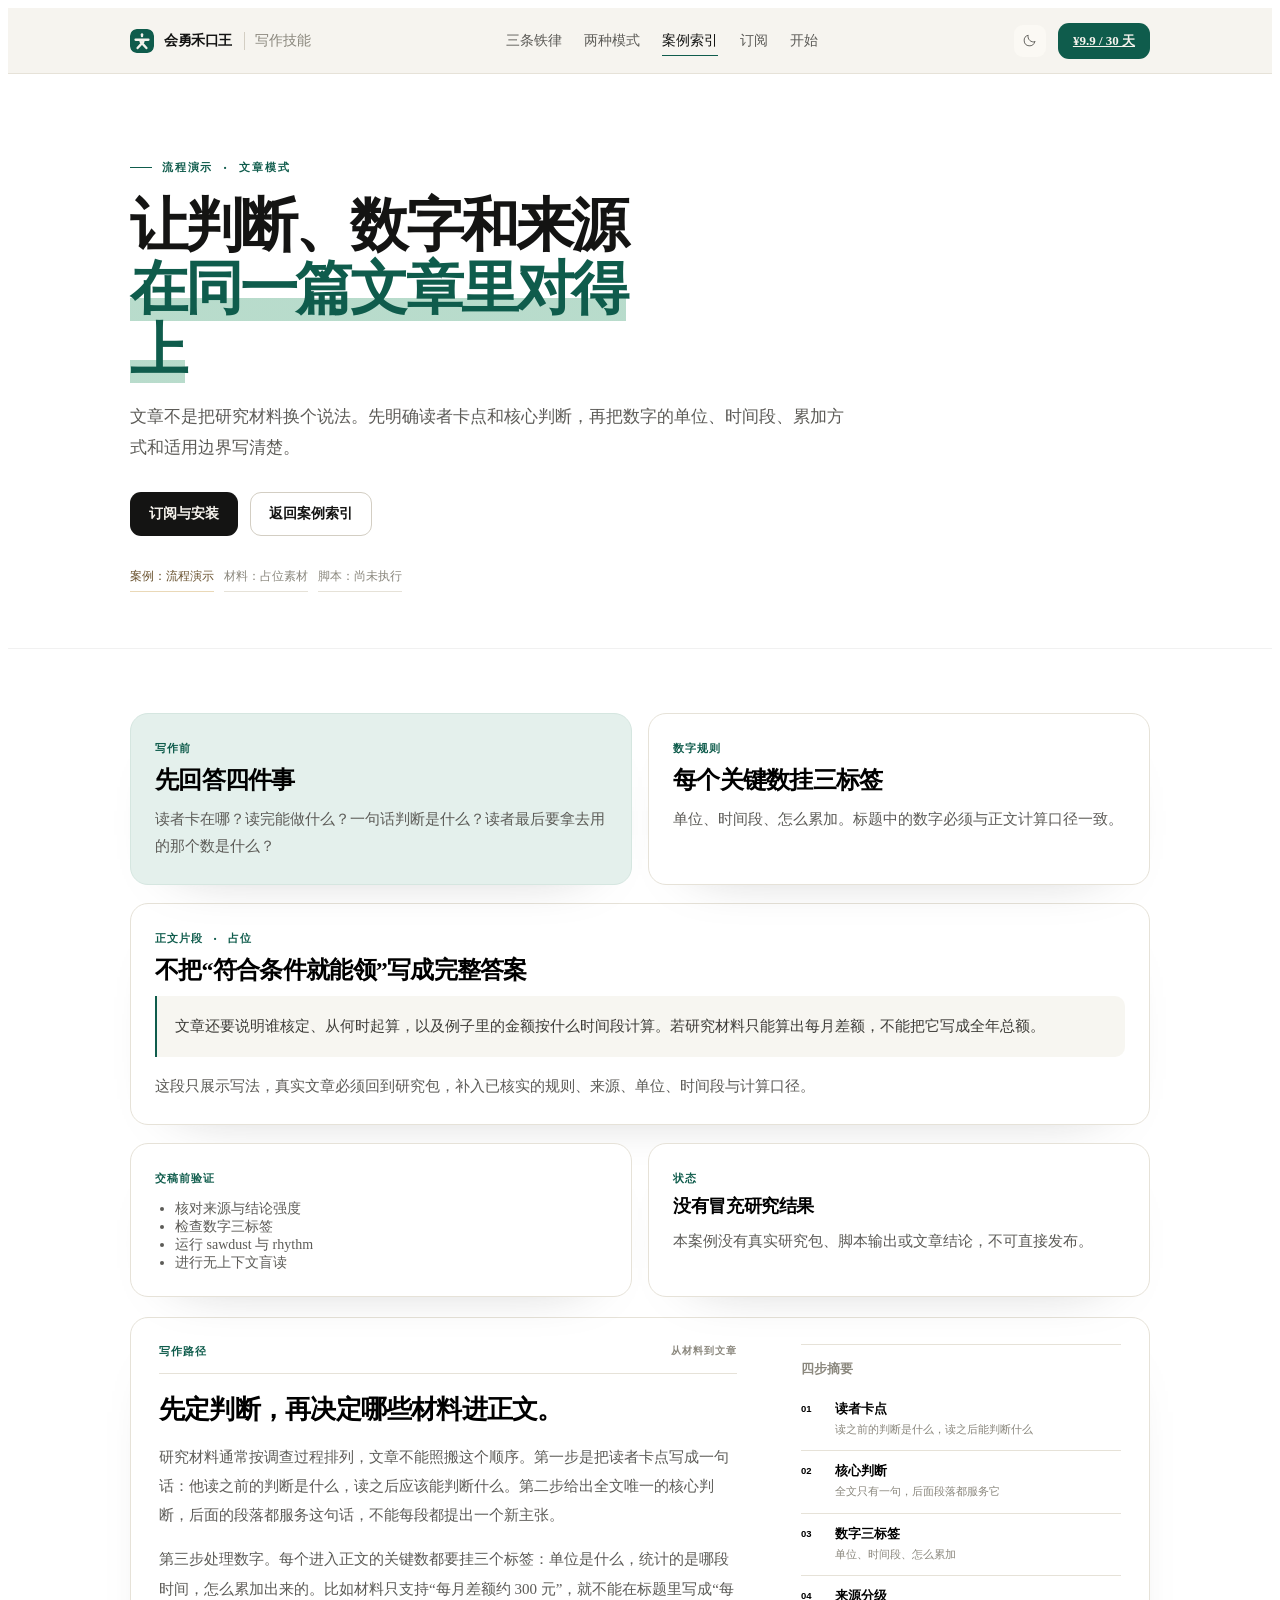
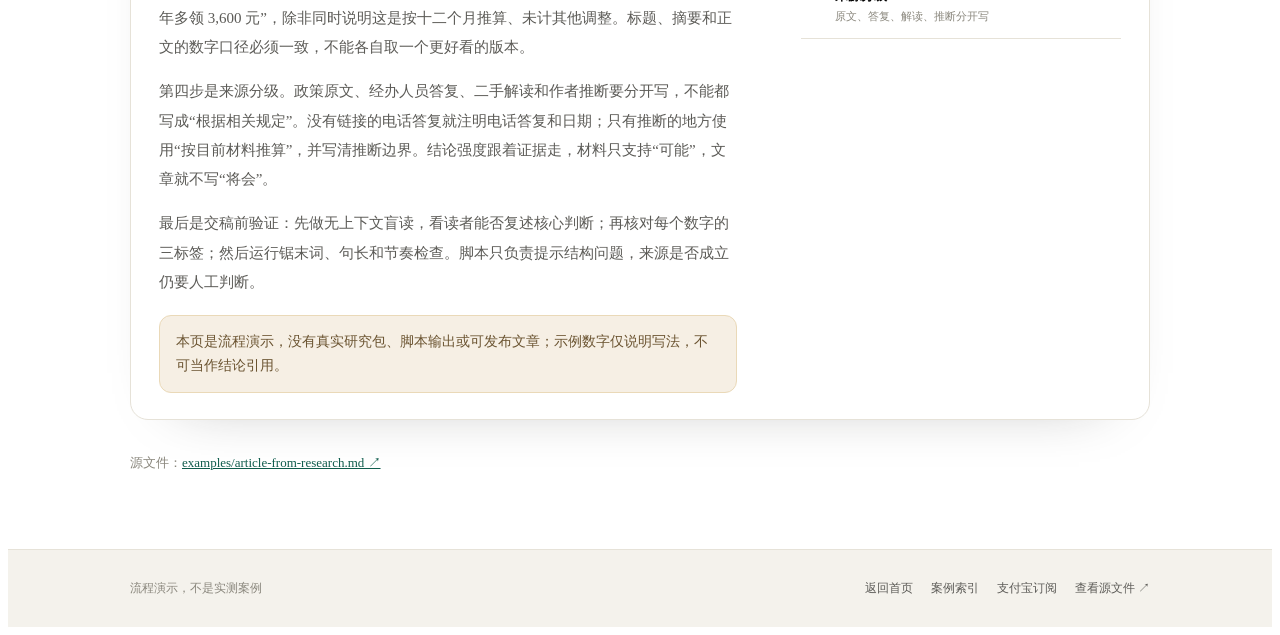
==== docs/cases/article-from-research.html @ afac51cc "feat(docs): 产品页更新为最新版本，含案例页与亮暗主题" ====
<!doctype html><html lang="zh-CN"><head><meta charset="utf-8"><meta name="viewport" content="width=device-width,initial-scale=1">
<script>(function(){try{var s=localStorage.getItem('hkw-theme');var d=s?s==='dark':matchMedia('(prefers-color-scheme: dark)').matches;document.documentElement.dataset.theme=d?'dark':'light';}catch(e){document.documentElement.dataset.theme='light';}})();</script><title>从研究材料写文章 · writer-skill 案例</title><link rel="icon" href="../icon.svg?v=3" type="image/svg+xml"><link rel="stylesheet" href="../tokens.css?v=7"><link rel="stylesheet" href="style.css?v=8"><link rel="stylesheet" href="case-upgrade.css?v=9"></head><body><header class="top"><div class="wrap top-inner"><a class="brand" href="../index.html"><img class="brand-icon" src="../icon.svg?v=3" width="24" height="24" alt=""><span>会勇禾口王</span><span class="brand-sub">写作技能</span></a><nav class="nav" aria-label="主导航"><a href="../index.html#laws">三条铁律</a><a href="../index.html#modes">两种模式</a><a class="is-current" href="../index.html#more-cases">案例索引</a><a href="../index.html#plans">订阅</a><a href="../index.html#install">开始</a></nav><div class="top-actions"><button class="theme-toggle" type="button" aria-label="切换亮色 / 暗色" title="切换亮色 / 暗色"><svg class="i-moon" viewBox="0 0 24 24" aria-hidden="true"><path d="M20.4 14.1A8.6 8.6 0 0 1 9.9 3.6 8.6 8.6 0 1 0 20.4 14.1Z"/></svg><svg class="i-sun" viewBox="0 0 24 24" aria-hidden="true"><circle cx="12" cy="12" r="4.1"/><path d="M12 2.4v2.2M12 19.4v2.2M4.9 4.9l1.6 1.6M17.5 17.5l1.6 1.6M2.4 12h2.2M19.4 12h2.2M4.9 19.1l1.6-1.6M17.5 6.5l1.6-1.6"/></svg></button><a class="top-cta" href="../index.html#plans">¥9.9 / 30 天</a></div></div></header><section class="hero"><div class="wrap"><span class="label">流程演示 · 文章模式</span><h1>让判断、数字和来源<br><span>在同一篇文章里对得上</span></h1><p>文章不是把研究材料换个说法。先明确读者卡点和核心判断，再把数字的单位、时间段、累加方式和适用边界写清楚。</p><div class="hero-links"><a class="button primary" href="../index.html#install">订阅与安装</a><a class="button" href="../index.html#more-cases">返回案例索引</a></div><div class="statusbar"><span class="demo">案例：流程演示</span><span>材料：占位素材</span><span>脚本：尚未执行</span></div></div></section><main class="content"><div class="wrap"><div class="grid"><article class="card soft"><span class="tag">写作前</span><h2>先回答四件事</h2><p>读者卡在哪？读完能做什么？一句话判断是什么？读者最后要拿去用的那个数是什么？</p></article><article class="card"><span class="tag">数字规则</span><h2>每个关键数挂三标签</h2><p>单位、时间段、怎么累加。标题中的数字必须与正文计算口径一致。</p></article></div><div class="card" style="margin-top:18px"><span class="tag">正文片段 · 占位</span><h2>不把“符合条件就能领”写成完整答案</h2><blockquote class="quote">文章还要说明谁核定、从何时起算，以及例子里的金额按什么时间段计算。若研究材料只能算出每月差额，不能把它写成全年总额。</blockquote><p style="margin-top:16px">这段只展示写法，真实文章必须回到研究包，补入已核实的规则、来源、单位、时间段与计算口径。</p></div><div class="grid" style="margin-top:18px"><article class="card"><span class="tag">交稿前验证</span><ul><li>核对来源与结论强度</li><li>检查数字三标签</li><li>运行 sawdust 与 rhythm</li><li>进行无上下文盲读</li></ul></article><article class="card"><span class="tag">状态</span><h3>没有冒充研究结果</h3><p>本案例没有真实研究包、脚本输出或文章结论，不可直接发布。</p></article></div><section class="card proof-card proof-card--split">
<div class="proof-main">
<div class="section-heading"><span class="tag">写作路径</span><span class="section-index">从材料到文章</span></div>
<h2>先定判断，再决定哪些材料进正文。</h2>
<p>研究材料通常按调查过程排列，文章不能照搬这个顺序。第一步是把读者卡点写成一句话：他读之前的判断是什么，读之后应该能判断什么。第二步给出全文唯一的核心判断，后面的段落都服务这句话，不能每段都提出一个新主张。</p><p>第三步处理数字。每个进入正文的关键数都要挂三个标签：单位是什么，统计的是哪段时间，怎么累加出来的。比如材料只支持“每月差额约 300 元”，就不能在标题里写成“每年多领 3,600 元”，除非同时说明这是按十二个月推算、未计其他调整。标题、摘要和正文的数字口径必须一致，不能各自取一个更好看的版本。</p><p>第四步是来源分级。政策原文、经办人员答复、二手解读和作者推断要分开写，不能都写成“根据相关规定”。没有链接的电话答复就注明电话答复和日期；只有推断的地方使用“按目前材料推算”，并写清推断边界。结论强度跟着证据走，材料只支持“可能”，文章就不写“将会”。</p><p>最后是交稿前验证：先做无上下文盲读，看读者能否复述核心判断；再核对每个数字的三标签；然后运行锯末词、句长和节奏检查。脚本只负责提示结构问题，来源是否成立仍要人工判断。</p>
<div class="notice" style="margin-top:18px">本页是流程演示，没有真实研究包、脚本输出或可发布文章；示例数字仅说明写法，不可当作结论引用。</div>
</div>
<aside class="proof-aside" aria-label="写作路径四步">
<span class="aside-k">四步摘要</span>
<ol>
<li><b>01</b><span>读者卡点</span><em>读之前的判断是什么，读之后能判断什么</em></li>
<li><b>02</b><span>核心判断</span><em>全文只有一句，后面段落都服务它</em></li>
<li><b>03</b><span>数字三标签</span><em>单位、时间段、怎么累加</em></li>
<li><b>04</b><span>来源分级</span><em>原文、答复、解读、推断分开写</em></li>
</ol>
</aside>
</section>
<p class="source">源文件：<a href="https://github.com/huiyonghkw/hekouwang-writer-skill/blob/main/examples/article-from-research.md">examples/article-from-research.md ↗</a></p></div></main><footer class="footer"><div class="wrap"><span>流程演示，不是实测案例</span><div class="footer-links"><a href="../index.html">返回首页</a><a href="../index.html#more-cases">案例索引</a><a href="../index.html#buy">支付宝订阅</a><a href="https://github.com/huiyonghkw/hekouwang-writer-skill/blob/main/examples/article-from-research.md">查看源文件 ↗</a></div></div></footer><script>(function(){var b=document.querySelectorAll('.theme-toggle');if(!b.length)return;var sync=function(){var d=document.documentElement.dataset.theme==='dark';b.forEach(function(x){x.setAttribute('aria-label',d?'切换到亮色模式':'切换到暗色模式');x.setAttribute('title',d?'切换到亮色模式':'切换到暗色模式');});};b.forEach(function(x){x.addEventListener('click',function(){var n=document.documentElement.dataset.theme==='dark'?'light':'dark';document.documentElement.dataset.theme=n;try{localStorage.setItem('hkw-theme',n)}catch(e){}sync();});});sync();})();</script></body></html>
---- docs/tokens.css ----
/* Atelier 纸面 · 共享 token（首页与案例页共用） */
/* 页面文案改动后重跑 docs/fonts/subset.sh；否则新字会回退到苹方。 */
@font-face{
  font-family:'HKW Sans SC';
  src:url('fonts/hkw-sans-sc-subset.woff2?v=8') format('woff2-variations'),
      url('fonts/hkw-sans-sc-subset.woff2?v=8') format('woff2');
  font-weight:100 900;
  font-style:normal;
  font-display:swap;
}
@font-face{
  font-family:'Plex Mono';
  src:url('fonts/ibm-plex-mono-400.woff2?v=1') format('woff2');
  font-weight:400;
  font-style:normal;
  font-display:swap;
}
@font-face{
  font-family:'Plex Mono';
  src:url('fonts/ibm-plex-mono-600.woff2?v=1') format('woff2');
  font-weight:600;
  font-style:normal;
  font-display:swap;
}
@font-face{
  font-family:'Plex Mono';
  src:url('fonts/ibm-plex-mono-700.woff2?v=1') format('woff2');
  font-weight:700;
  font-style:normal;
  font-display:swap;
}
:root{
  --ink:#141413;
  --muted:#5c5b57;
  --faint:#8a877d;
  --paper:#f4f2ec;
  --surface:#ffffff;
  --line:#e6e2d8;
  --line-strong:#d3cec3;
  --accent:#0f5c4c;
  --accent-soft:#e4f0ec;
  --warn-bg:#f6efe4;
  --warn-ink:#6a5330;
  --radius:18px;
  --shadow:0 20px 48px -34px rgba(20,20,19,.28);
  --font: 'HKW Sans SC',-apple-system,BlinkMacSystemFont,'PingFang SC','Hiragino Sans GB','Microsoft YaHei',sans-serif;
  --mono: 'Plex Mono',ui-monospace,SFMono-Regular,Menlo,monospace;
  --num: -apple-system,BlinkMacSystemFont,'SF Pro Display','Segoe UI','PingFang SC',sans-serif;
  color-scheme:light;
}
/* ============ 系统暗色模式 ============ */

:root[data-theme="dark"]{
    --ink:#ece9e1;
    --muted:#a8a49a;
    --faint:#827e74;
    --paper:#111513;
    --surface:#191f1c;
    --line:#2a312d;
    --line-strong:#3b443f;
    --accent:#6fbfa4;
    --accent-soft:rgba(111,191,164,.13);
    --warn-bg:rgba(216,176,106,.12);
    --warn-ink:#d8b06a;
    --shadow:0 24px 60px -40px rgba(0,0,0,.75);
    color-scheme:dark;
  }

*{box-sizing:border-box}
html{scroll-behavior:smooth}
:root[data-theme="dark"] body{
  margin:0;
  background-color:var(--paper);
  background-image:radial-gradient(rgba(20,20,19,.038) 1px,transparent 1px);
  background-size:24px 24px;
  background-position:-1px -1px;
  color:var(--ink);
  font-family:var(--font);
  line-height:1.7;
  overflow-x:hidden;
}
/* 纸纹：只保留极淡一层；柔光只留左上一点 */
:root[data-theme="dark"] body::before{
  content:"";
  position:fixed;
  inset:0;
  pointer-events:none;
  z-index:0;
  background:radial-gradient(60% 42% at 8% -6%,rgba(15,92,76,.07),transparent 58%);
}
:root[data-theme="dark"] body::after{
  content:"";
  position:fixed;
  inset:0;
  pointer-events:none;
  z-index:0;
  opacity:.022;
  background-image:url("data:image/svg+xml,%3Csvg viewBox='0 0 220 220' xmlns='http://www.w3.org/2000/svg'%3E%3Cfilter id='n'%3E%3CfeTurbulence type='fractalNoise' baseFrequency='0.9' numOctaves='2' stitchTiles='stitch'/%3E%3C/filter%3E%3Crect width='100%25' height='100%25' filter='url(%23n)'/%3E%3C/svg%3E");
}
:root[data-theme="dark"] body>*{position:relative;z-index:1}
a:focus-visible,button:focus-visible{
  outline:2px solid var(--accent);
  outline-offset:3px;
  border-radius:6px;
}
@media(prefers-reduced-motion:reduce){
  html{scroll-behavior:auto}
}
---- docs/cases/style.css ----
/* 案例页组件层；色板/字体/纸纹见 ../tokens.css */
.wrap{max-width:920px;margin:auto;padding:0 24px}
.top{height:60px;background:rgba(255,255,255,.72);border-bottom:1px solid rgba(20,20,19,.06);backdrop-filter:blur(16px) saturate(1.2)}
.top .wrap{height:100%;display:flex;align-items:center;justify-content:space-between}
.brand{display:inline-flex;align-items:center;gap:10px;color:var(--ink);text-decoration:none;font-weight:700;letter-spacing:-.03em;font-size:14px}
.brand-icon{width:22px;height:22px;border-radius:6px;flex:none;display:block}
.nav{display:flex;gap:18px;font-size:13px}
.nav a,.back{color:var(--muted);text-decoration:none}
.nav a:hover,.back:hover{color:var(--ink)}
.hero{padding:80px 0 60px;text-align:left;border-bottom:1px solid rgba(20,20,19,.06);background:transparent}
.label,.tag{font:700 11px var(--mono);letter-spacing:.1em;text-transform:uppercase;color:var(--accent)}
.label{display:inline-flex;align-items:center;gap:10px;border:0;background:transparent;border-radius:0;padding:0}
.label::before{content:"";width:16px;height:1px;background:var(--accent)}
.hero h1{margin:20px 0 0;max-width:18ch;font-size:clamp(38px,5.2vw,56px);line-height:1.08;letter-spacing:-.045em;font-weight:800;color:var(--ink)}
.hero h1 span{background:none;-webkit-background-clip:unset;background-clip:unset;color:var(--accent);font-style:normal;font-weight:inherit}
.hero p{max-width:640px;margin:18px 0 0;color:var(--muted);font-size:16px;line-height:1.85}
.hero-links{margin-top:28px;display:flex;gap:12px;justify-content:flex-start;flex-wrap:wrap}
.button{display:inline-flex;align-items:center;padding:11px 18px;border-radius:var(--radius);text-decoration:none;font-size:14px;font-weight:600;border:1px solid var(--line-strong);background:#fff;color:var(--ink);transition:border-color .2s ease,background .2s ease}
.button:hover{border-color:var(--ink)}
.button.primary{color:#f7f4ee;border-color:transparent;background:var(--ink)}
.button.primary:hover{background:#242320}
.content{padding:56px 0}
.grid{display:grid;grid-template-columns:1fr 1fr;gap:16px}
.card{background:var(--surface);border:1px solid var(--line);border-radius:var(--radius);padding:24px;box-shadow:0 18px 44px -40px rgba(20,20,19,.32)}
.soft{background:var(--accent-soft);border-color:#d5e6e0}
.card h2,.card h3{margin:9px 0 10px;line-height:1.3;letter-spacing:-.02em}
.card h2{font-size:24px;font-weight:750}
.card h3{font-size:18px;font-weight:700}
.card p{margin:0;color:var(--muted);font-size:15px;line-height:1.8}
.card ul{margin:14px 0 0;padding-left:20px;color:var(--muted);font-size:14px}
.section-title{font-size:30px;line-height:1.25;letter-spacing:-.04em;margin:0 0 24px}
.quote{margin:0;border-left:2px solid var(--accent);background:rgba(244,242,236,.7);padding:16px 18px;color:#3d3c38;font-size:15px;line-height:1.9;border-radius:0 10px 10px 0}
.table{width:100%;border-collapse:collapse;font-size:14px}
.table-wrap{max-width:100%;overflow-x:auto;overscroll-behavior-x:contain}
.table-wrap::-webkit-scrollbar{height:6px}
.table-wrap::-webkit-scrollbar-thumb{background:rgba(20,20,19,.16);border-radius:3px}
.table-wrap::-webkit-scrollbar-track{background:transparent}
.table th,.table td{text-align:left;padding:10px 9px;border-bottom:1px solid var(--line);vertical-align:top;white-space:nowrap}
.table th:first-child,.table td:first-child{padding-left:12px}
.table th:last-child,.table td:last-child{padding-right:12px}
.table--wrap th,.table--wrap td{white-space:normal;min-width:180px}
.table th{font-weight:700;color:var(--muted);background:rgba(244,242,236,.7)}
.notice{padding:14px 16px;border-radius:var(--radius);background:var(--warn-bg);border:1px solid #ead9b8;color:var(--warn-ink);font-size:14px;line-height:1.7}
.status{display:inline-flex;padding:5px 10px;border-radius:var(--radius);background:var(--accent-soft);color:var(--accent);font:700 11px var(--mono)}
.statusbar{display:flex;flex-wrap:wrap;gap:10px;margin-top:26px}
.statusbar span{display:inline-flex;align-items:center;gap:6px;padding:6px 0;border:0;border-radius:0;background:transparent;font-size:12px;color:var(--faint);border-bottom:1px solid var(--line)}
.statusbar .demo{background:transparent;color:var(--warn-ink);border-bottom-color:#ead9b8}
.footer{border-top:1px solid var(--line);padding:28px 0;color:var(--faint);font-size:13px}
.footer .wrap{display:flex;justify-content:space-between;gap:12px}
.footer a{color:var(--muted);text-decoration:none}
.footer a:hover{color:var(--ink)}
.source{font-size:13px;color:var(--faint);margin-top:34px}
.source a{color:var(--accent)}
/* proof-* / outline / lesson 细节由 case-upgrade.css 接管 */
.proof-card{scroll-margin-top:24px}
.evidence-caption{overflow-wrap:anywhere}
@media(max-width:700px){
  .check-row{grid-template-columns:1fr;gap:6px}
  .table--wrap th,.table--wrap td{min-width:0}
  .wrap{padding:0 18px}
  .nav{display:none}
  .hero{padding:56px 0 42px}
  .hero h1{font-size:36px;max-width:none}
  .hero p{font-size:15px}
  .grid{grid-template-columns:1fr}
  .content{padding:42px 0}
  .footer .wrap{flex-direction:column}
}
---- docs/cases/case-upgrade.css ----
/* 案例页升级层：与首页 atelier 纸面 token 对齐 */

.case-jump{display:flex;flex-wrap:wrap;justify-content:flex-start;gap:10px;margin-top:24px}
.nowrap{white-space:nowrap}
.case-jump a{display:inline-flex;align-items:center;gap:7px;padding:7px 0;border:0;border-bottom:1px solid var(--line-strong);border-radius:0;background:transparent;color:var(--muted);text-decoration:none;font-size:12px}
.case-jump a b{font:700 10px var(--mono);color:var(--accent)}
.case-jump a:hover{color:var(--ink);border-bottom-color:var(--ink)}

.section-heading{display:flex;justify-content:space-between;align-items:center;flex-wrap:wrap;gap:4px 14px;padding-bottom:14px;margin-bottom:18px;border-bottom:1px solid var(--line)}
.section-index{font:700 10px var(--mono);letter-spacing:.1em;color:var(--faint);text-transform:uppercase}

/* 外层 section.card：统一留白，不再被 padding:8px 0 冲掉 */
.card.proof-card{padding:26px 28px;margin-top:20px}
.card.proof-card:first-child{margin-top:0}
.proof-card h2{font-size:26px;line-height:1.35;letter-spacing:-.03em;margin:0 0 16px;font-weight:750}
.proof-card>p{max-width:680px;margin:12px 0 0;line-height:1.9}

/* 并排 / 三格：整块面板 + 内部分割线（不要「卡片套卡片」） */
.proof-grid{
  display:grid;
  grid-template-columns:1fr 1fr;
  gap:0;
  margin-top:18px;
  border:1px solid var(--line);
  border-radius:var(--radius);
  overflow:hidden;
  background:var(--surface);
}
.proof-side{
  padding:18px 20px;
  min-width:0;
  border:0;
  border-radius:0;
  background:transparent;
}
.proof-side+.proof-side{border-left:1px solid var(--line)}
.proof-after{background:var(--accent-soft)}
.proof-label{display:flex;justify-content:space-between;gap:10px;align-items:baseline;margin-bottom:12px;font-size:13px;font-weight:700;color:var(--ink)}
.proof-label small{font-size:10px;font-weight:400;color:var(--faint)}

/* 引用条：竖线贴齐内容区，不顶破面板 */
.proof-side .quote{
  margin:0;
  border-left:2px solid var(--accent);
  border-radius:0;
  padding:12px 14px;
  font-size:14px;
  line-height:1.9;
  background:rgba(244,242,236,.65);
}
.proof-after .quote{background:rgba(255,252,247,.7);border-left-color:var(--accent)}

.proof-reason{
  display:grid;
  grid-template-columns:repeat(3,1fr);
  gap:0;
  margin-top:16px;
  border:1px solid var(--line);
  border-radius:var(--radius);
  overflow:hidden;
  background:var(--surface);
}
.proof-reason>div{
  padding:16px 18px;
  border:0;
  border-radius:0;
  background:transparent;
}
.proof-reason>div+div{border-left:1px solid var(--line)}
.proof-reason b{font-size:12px;color:var(--accent)}
.proof-reason p{margin:6px 0 0;font-size:12px;line-height:1.85;color:var(--muted)}

.evidence-caption{font-size:12px;line-height:1.8;color:var(--faint);margin-top:16px}

.outline-list{
  list-style:none;
  counter-reset:outline;
  padding:0;
  margin:20px 0 0;
  display:grid;
  grid-template-columns:1fr 1fr;
  gap:0;
  border:1px solid var(--line);
  border-radius:var(--radius);
  overflow:hidden;
  background:var(--surface);
}
.outline-list li{
  counter-increment:outline;
  position:relative;
  padding:14px 16px 14px 44px;
  border:0;
  border-bottom:1px solid var(--line);
  border-radius:0;
  background:transparent;
}
.outline-list li::before{
  content:counter(outline,decimal-leading-zero);
  position:absolute;
  left:16px;top:17px;
  font:700 10px/1.6 var(--num);
  color:var(--faint);
  letter-spacing:.02em;
  font-variant-numeric:tabular-nums;
}
.outline-list li:nth-child(odd){border-right:1px solid var(--line)}
.outline-list li:nth-child(1),
.outline-list li:nth-child(2){background:var(--accent-soft)}
.outline-list li:nth-child(1)::before,
.outline-list li:nth-child(2)::before{color:var(--accent)}
.outline-list li:nth-last-child(-n+2){border-bottom:0}
.outline-list li:last-child:nth-child(odd){grid-column:1/-1;border-right:0}
.outline-list span{font-size:13px;font-weight:600;line-height:1.6}
.outline-list small{font-size:11px;line-height:1.7;color:var(--muted);margin-left:6px}

.evidence-pair{align-items:stretch;border:0;background:none;overflow:visible;gap:0}
.evidence-pair>article{display:flex;flex-direction:column}

.quote-formula{
  margin:16px 0;
  padding:14px 16px;
  font:700 13px/2 var(--mono);
  background:rgba(244,242,236,.65);
  border-left:2px solid var(--accent);
  border-radius:0;
  color:#3d3c38;
}
.quote-formula br+span,.quote-formula span{color:var(--accent);font-weight:700}
.quote-formula span{display:block;margin-top:8px;padding-top:8px;border-top:1px dashed #c9ddd6}

.source-stamp{
  display:inline-flex;
  flex-direction:column;
  gap:2px;
  margin:16px 0 0;
  padding:9px 12px;
  border:1px solid #d5e6e0;
  border-radius:var(--radius);
  background:var(--accent-soft);
  color:var(--accent);
  font-size:12px;
  font-weight:600;
}
.source-stamp small{font:700 9px var(--mono);letter-spacing:.08em;color:var(--faint)}

.mini{margin-top:16px;border:1px solid var(--line);border-radius:var(--radius);background:rgba(255,252,247,.92);overflow:hidden}
.mini-head{display:flex;align-items:center;justify-content:space-between;gap:10px;padding:9px 14px;border-bottom:1px solid var(--line);background:rgba(244,242,236,.72);font:700 11px/1 var(--mono);letter-spacing:.08em;text-transform:uppercase;color:var(--faint)}
.mini table{width:100%;border-collapse:collapse;font-size:12.5px}
.mini th,.mini td{padding:8px 10px;text-align:left;border-bottom:1px solid var(--line);font-variant-numeric:tabular-nums;white-space:nowrap}
.mini th{font:700 10px/1 var(--mono);letter-spacing:.08em;text-transform:uppercase;color:var(--faint);background:rgba(255,252,247,.6)}
.mini tr:last-child td{border-bottom:0}

.check-list{margin-top:20px;border-top:1px solid var(--line)}
.check-row{
  display:grid;
  grid-template-columns:180px minmax(0,1fr);
  gap:20px;
  padding:14px 0;
  border-bottom:1px solid var(--line);
  align-items:baseline;
}
.check-row b{font:700 11px var(--mono);color:var(--accent)}
.check-row span{font-size:12px;line-height:1.85;color:var(--muted)}
.proof-notice{margin-top:20px}

.lesson-list{display:grid;grid-template-columns:1fr 1fr;gap:0;margin-top:18px;border:1px solid var(--line);border-radius:var(--radius);overflow:hidden;background:var(--surface)}
.lesson-list article{padding:16px 18px;border:0;border-radius:0;background:transparent;box-shadow:none}
.lesson-list article:nth-child(odd){border-right:1px solid var(--line)}
.lesson-list article:nth-child(n+3){border-top:1px solid var(--line)}
.lesson-list b{font-size:13px;color:var(--ink)}
.lesson-list p{margin:6px 0 0;font-size:12px;line-height:1.9;color:var(--muted)}
.lesson-list code{font-size:11px;background:var(--accent-soft);padding:2px 5px;border-radius:4px;color:var(--accent)}

.proof-after .table th{background:rgba(255,252,247,.55);color:var(--accent)}

@media(max-width:700px){
  .card.proof-card{padding:20px 18px}
  .lesson-list{grid-template-columns:1fr}
  .lesson-list article:nth-child(odd){border-right:0}
  .lesson-list article+article{border-top:1px solid var(--line)}
  .proof-card h2{font-size:22px}
  .proof-grid{grid-template-columns:1fr}
  .proof-side+.proof-side{border-left:0;border-top:1px solid var(--line)}
  .proof-reason{grid-template-columns:1fr}
  .proof-reason>div+div{border-left:0;border-top:1px solid var(--line)}
  .outline-list{grid-template-columns:1fr}
  .outline-list li:nth-child(odd){border-right:0}
  .outline-list li{border-bottom:1px solid var(--line)}
  .outline-list li:last-child{border-bottom:0}
  .check-row{grid-template-columns:1fr;gap:4px}
  .check-row b{font-size:10px}
  .case-jump{justify-content:flex-start}
  .section-heading{padding-bottom:10px;margin-bottom:14px}
}

/* ============ 与首页一致的壳层（2026-11） ============ */
html{scroll-padding-top:84px}
.wrap{max-width:1080px;padding:0 30px}
.top{position:sticky;top:0;z-index:90;height:66px;background:rgba(244,242,236,.82);border-bottom:1px solid var(--line);backdrop-filter:blur(18px) saturate(1.25)}
.top-inner{height:100%;display:flex;align-items:center;justify-content:space-between;gap:24px}
.brand{font-size:14px;font-weight:750;letter-spacing:-.03em;gap:10px;min-width:0}
.brand-icon{width:24px;height:24px;border-radius:7px}
.brand-sub{color:var(--faint);font-weight:550;letter-spacing:0;padding-left:10px;margin-left:2px;border-left:1px solid var(--line-strong);white-space:nowrap}
.nav{display:flex;align-items:center;gap:22px;font-size:13.5px;color:var(--muted)}
.nav a{position:relative;color:var(--muted);white-space:nowrap}
.nav a::after{content:"";position:absolute;left:0;right:0;bottom:-6px;height:1px;background:var(--accent);transform:scaleX(0);transform-origin:left;transition:transform .25s cubic-bezier(.22,1,.36,1)}
.nav a:hover{color:var(--ink)}
.nav a:hover::after,.nav a.is-current::after{transform:scaleX(1)}
.nav a.is-current{color:var(--ink)}

.theme-toggle{display:inline-flex;align-items:center;justify-content:center;width:32px;height:32px;flex:none;padding:0;border:1px solid var(--line-2);border-radius:9px;background:rgba(255,253,248,.55);color:var(--muted);cursor:pointer;transition:border-color .2s,color .2s,background .2s,transform .2s var(--ease)}
.theme-toggle:hover{border-color:var(--ink);color:var(--ink);transform:translateY(-1px)}
.theme-toggle svg{width:15px;height:15px;fill:none;stroke:currentColor;stroke-width:1.5;stroke-linecap:round;stroke-linejoin:round}
.theme-toggle .i-sun{display:none}
.theme-toggle .i-moon{display:block}
.theme-toggle--mobile{display:none}
:root[data-theme="dark"] .theme-toggle{background:rgba(255,253,248,.04)}
:root[data-theme="dark"] .theme-toggle .i-sun{display:block}
:root[data-theme="dark"] .theme-toggle .i-moon{display:none}
@media(max-width:960px){.theme-toggle--mobile{display:inline-flex}}
.top-actions{display:flex;align-items:center;gap:12px;flex:none}
.top-cta{display:inline-flex;align-items:center;justify-content:center;padding:9px 15px;border-radius:11px;background:var(--accent);color:#f7f4ee;font-size:13px;font-weight:650;white-space:nowrap;box-shadow:0 14px 30px -20px rgba(15,92,76,.8);transition:background .2s,transform .2s}
.top-cta:hover{background:#0b4a3d;transform:translateY(-1px)}
.hero{padding:80px 0 56px}
.hero h1{font-size:clamp(38px,5vw,58px);line-height:1.08;letter-spacing:-.05em;font-weight:800}
.hero h1 span{color:var(--accent);background-image:linear-gradient(transparent 64%,rgba(157,206,184,.72) 64%);box-decoration-break:clone;-webkit-box-decoration-break:clone}
.hero p{font-size:17px;line-height:1.85;max-width:42em}
.hero-links .button,.button{border-radius:11px;padding:12px 18px;font-size:13.5px;font-weight:650}
.button{background:var(--surface);border-color:var(--line-strong)}
.button.primary{background:var(--ink);color:#f7f4ee;border-color:transparent}
.button.primary:hover{background:#242320}
.label{letter-spacing:.16em}
.label::before{width:22px}
.content{padding:64px 0}
.card{border-radius:18px;box-shadow:0 24px 60px -50px rgba(20,20,19,.4)}
.card h2{letter-spacing:-.03em}
.notice{border-radius:12px}
.footer{padding:30px 0;background:var(--paper);border-top:1px solid var(--line);font-size:12px;color:var(--faint)}
.footer .wrap{display:flex;flex-wrap:wrap;justify-content:space-between;gap:14px}
.footer-links{display:flex;flex-wrap:wrap;gap:18px}
.footer a{color:var(--muted)}
.footer a:hover{color:var(--ink)}
.proof-card{scroll-margin-top:84px}
/* 长文案例：正文 + 边栏，避免超长行宽与右侧空档 */
.proof-card--split{display:grid;grid-template-columns:minmax(0,600px) minmax(200px,320px);gap:64px;align-items:start;justify-content:space-between}
.proof-main{min-width:0}
.proof-card--split .proof-main>p{max-width:600px;margin:15px 0 0;line-height:1.95}
.proof-card--split h2{text-wrap:balance}
.proof-aside{position:sticky;top:96px;border-top:1px solid var(--line);padding-top:14px;min-width:0}
.aside-k{font:700 9px/1 var(--mono);letter-spacing:.12em;color:var(--faint)}
.proof-aside ol{list-style:none;margin:12px 0 0;padding:0}
.proof-aside li{display:grid;grid-template-columns:24px minmax(0,1fr);gap:3px 10px;padding:12px 0;border-bottom:1px solid var(--line)}
.proof-aside b{grid-row:1/3;font:700 9.5px/1.6 var(--num);color:var(--green);font-variant-numeric:tabular-nums}
.proof-aside span{font-size:12.5px;font-weight:700;letter-spacing:-.01em}
.proof-aside em{font-style:normal;font-size:11px;line-height:1.6;color:var(--faint)}
@media(max-width:960px){
  .proof-card--split{grid-template-columns:1fr;gap:26px}
  .proof-aside{position:static}
}

@media(max-width:900px){
  .top-inner>.theme-toggle{margin-left:auto}
  .wrap{padding:0 18px}
  .nav{display:none}
  .top-cta{display:inline-flex}
}
@media(max-width:700px){
  .brand-sub{display:none}
  .top-inner{gap:10px}
  .top-cta{padding:8px 11px;font-size:12px}
  .theme-toggle{width:30px;height:30px}
  .hero{padding:54px 0 40px}
  .hero h1{font-size:clamp(34px,9.4vw,46px);max-width:none}
  .hero p{font-size:15.5px}
  .hero-links{flex-direction:column;align-items:stretch}
  .hero-links .button{width:100%;justify-content:center}
  .content{padding:42px 0}
  .footer .wrap{flex-direction:column}
}
/* ============ 系统暗色模式 ============ */

:root[data-theme="dark"] .top{background:rgba(17,21,19,.82)}
:root[data-theme="dark"] .top-cta{background:#2f7d68;box-shadow:0 14px 30px -20px rgba(0,0,0,.8)}
:root[data-theme="dark"] .top-cta:hover{background:#3a9079}
:root[data-theme="dark"] .hero{border-bottom-color:rgba(255,253,248,.06)}
:root[data-theme="dark"] .hero h1 span{background-image:linear-gradient(transparent 64%,rgba(157,206,184,.16) 64%)}
:root[data-theme="dark"] .button{background:var(--surface);color:var(--ink)}
:root[data-theme="dark"] .button.primary{background:#e8e5dd;color:#141413;border-color:transparent}
:root[data-theme="dark"] .button.primary:hover{background:#f7f4ee}
:root[data-theme="dark"] .card{box-shadow:0 24px 60px -50px rgba(0,0,0,.8)}
:root[data-theme="dark"] .soft{border-color:rgba(111,191,164,.24)}
:root[data-theme="dark"] .quote,.proof-side .quote{background:rgba(255,253,248,.04);color:#cfcbc1}
:root[data-theme="dark"] .proof-after .quote{background:rgba(255,253,248,.05)}
:root[data-theme="dark"] .table th{background:rgba(255,253,248,.045)}
:root[data-theme="dark"] .table-wrap::-webkit-scrollbar-thumb{background:rgba(255,253,248,.16)}
:root[data-theme="dark"] .notice{border-color:rgba(216,176,106,.22)}
:root[data-theme="dark"] .statusbar .demo{border-bottom-color:rgba(216,176,106,.3)}
:root[data-theme="dark"] .source-stamp{border-color:rgba(111,191,164,.24)}
:root[data-theme="dark"] .mini{background:rgba(25,31,28,.92)}
:root[data-theme="dark"] .mini-head{background:rgba(255,253,248,.035)}
:root[data-theme="dark"] .mini th{background:rgba(255,253,248,.045)}
:root[data-theme="dark"] .proof-after .table th{background:rgba(255,253,248,.045)}
:root[data-theme="dark"] .footer{background:var(--paper)}
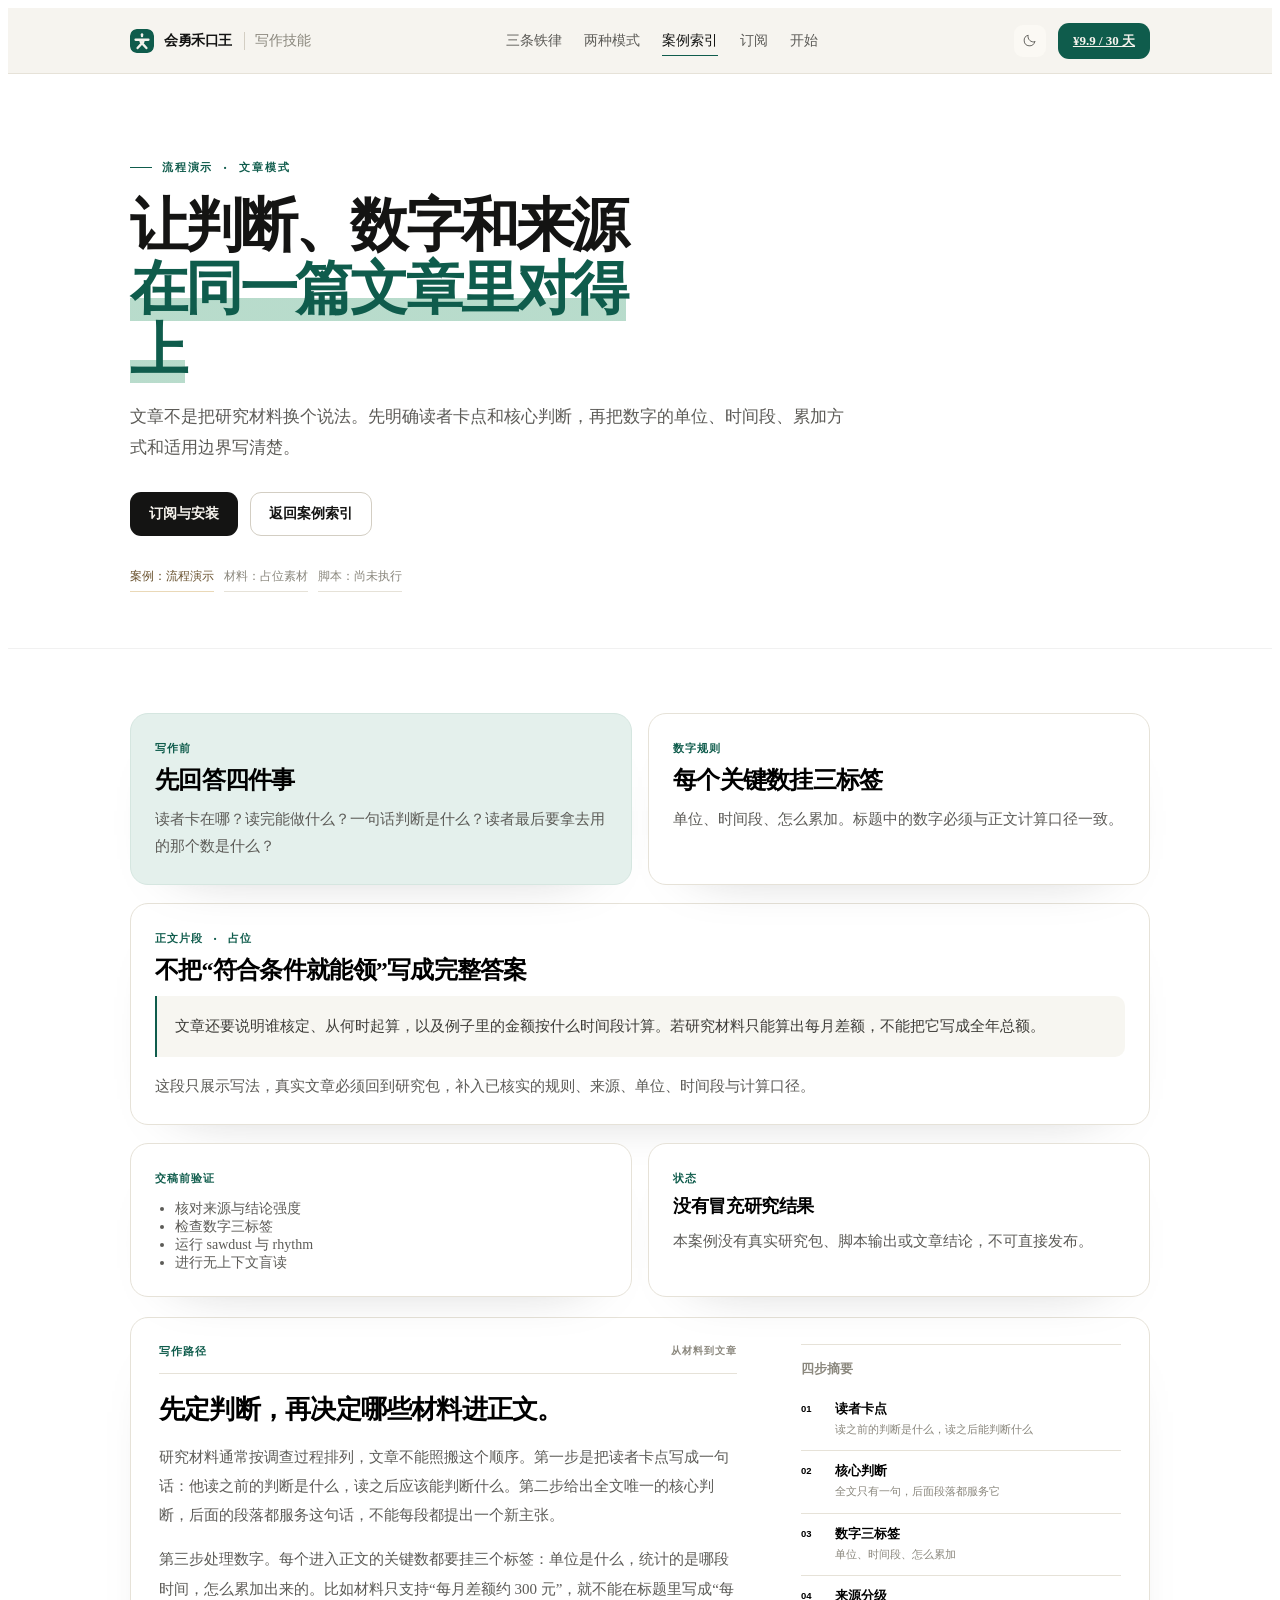
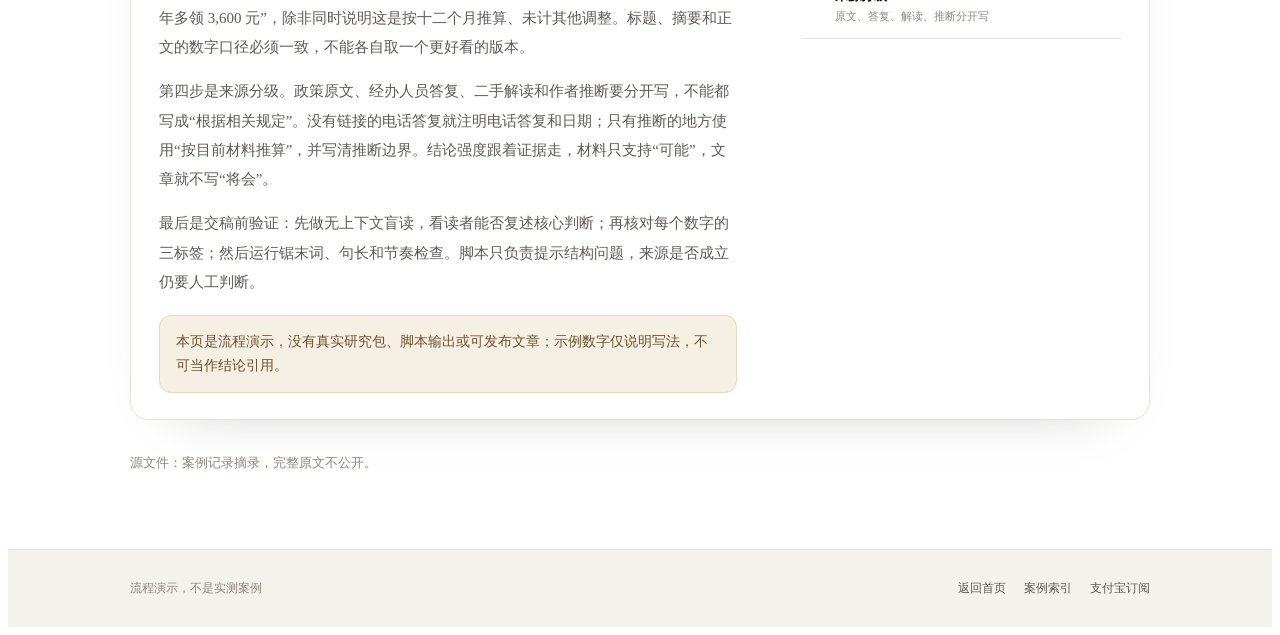
==== commit 1b5d61da: "fix(docs): 移除失效的案例源文件链接与 Changelog 入口" ====
--- a/docs/cases/article-from-research.html
+++ b/docs/cases/article-from-research.html
@@ -16,4 +16,4 @@
 </ol>
 </aside>
 </section>
-<p class="source">源文件：<a href="https://github.com/huiyonghkw/hekouwang-writer-skill/blob/main/examples/article-from-research.md">examples/article-from-research.md ↗</a></p></div></main><footer class="footer"><div class="wrap"><span>流程演示，不是实测案例</span><div class="footer-links"><a href="../index.html">返回首页</a><a href="../index.html#more-cases">案例索引</a><a href="../index.html#buy">支付宝订阅</a><a href="https://github.com/huiyonghkw/hekouwang-writer-skill/blob/main/examples/article-from-research.md">查看源文件 ↗</a></div></div></footer><script>(function(){var b=document.querySelectorAll('.theme-toggle');if(!b.length)return;var sync=function(){var d=document.documentElement.dataset.theme==='dark';b.forEach(function(x){x.setAttribute('aria-label',d?'切换到亮色模式':'切换到暗色模式');x.setAttribute('title',d?'切换到亮色模式':'切换到暗色模式');});};b.forEach(function(x){x.addEventListener('click',function(){var n=document.documentElement.dataset.theme==='dark'?'light':'dark';document.documentElement.dataset.theme=n;try{localStorage.setItem('hkw-theme',n)}catch(e){}sync();});});sync();})();</script></body></html>+<p class="source">源文件：案例记录摘录，完整原文不公开。</p></div></main><footer class="footer"><div class="wrap"><span>流程演示，不是实测案例</span><div class="footer-links"><a href="../index.html">返回首页</a><a href="../index.html#more-cases">案例索引</a><a href="../index.html#buy">支付宝订阅</a></div></div></footer><script>(function(){var b=document.querySelectorAll('.theme-toggle');if(!b.length)return;var sync=function(){var d=document.documentElement.dataset.theme==='dark';b.forEach(function(x){x.setAttribute('aria-label',d?'切换到亮色模式':'切换到暗色模式');x.setAttribute('title',d?'切换到亮色模式':'切换到暗色模式');});};b.forEach(function(x){x.addEventListener('click',function(){var n=document.documentElement.dataset.theme==='dark'?'light':'dark';document.documentElement.dataset.theme=n;try{localStorage.setItem('hkw-theme',n)}catch(e){}sync();});});sync();})();</script></body></html>
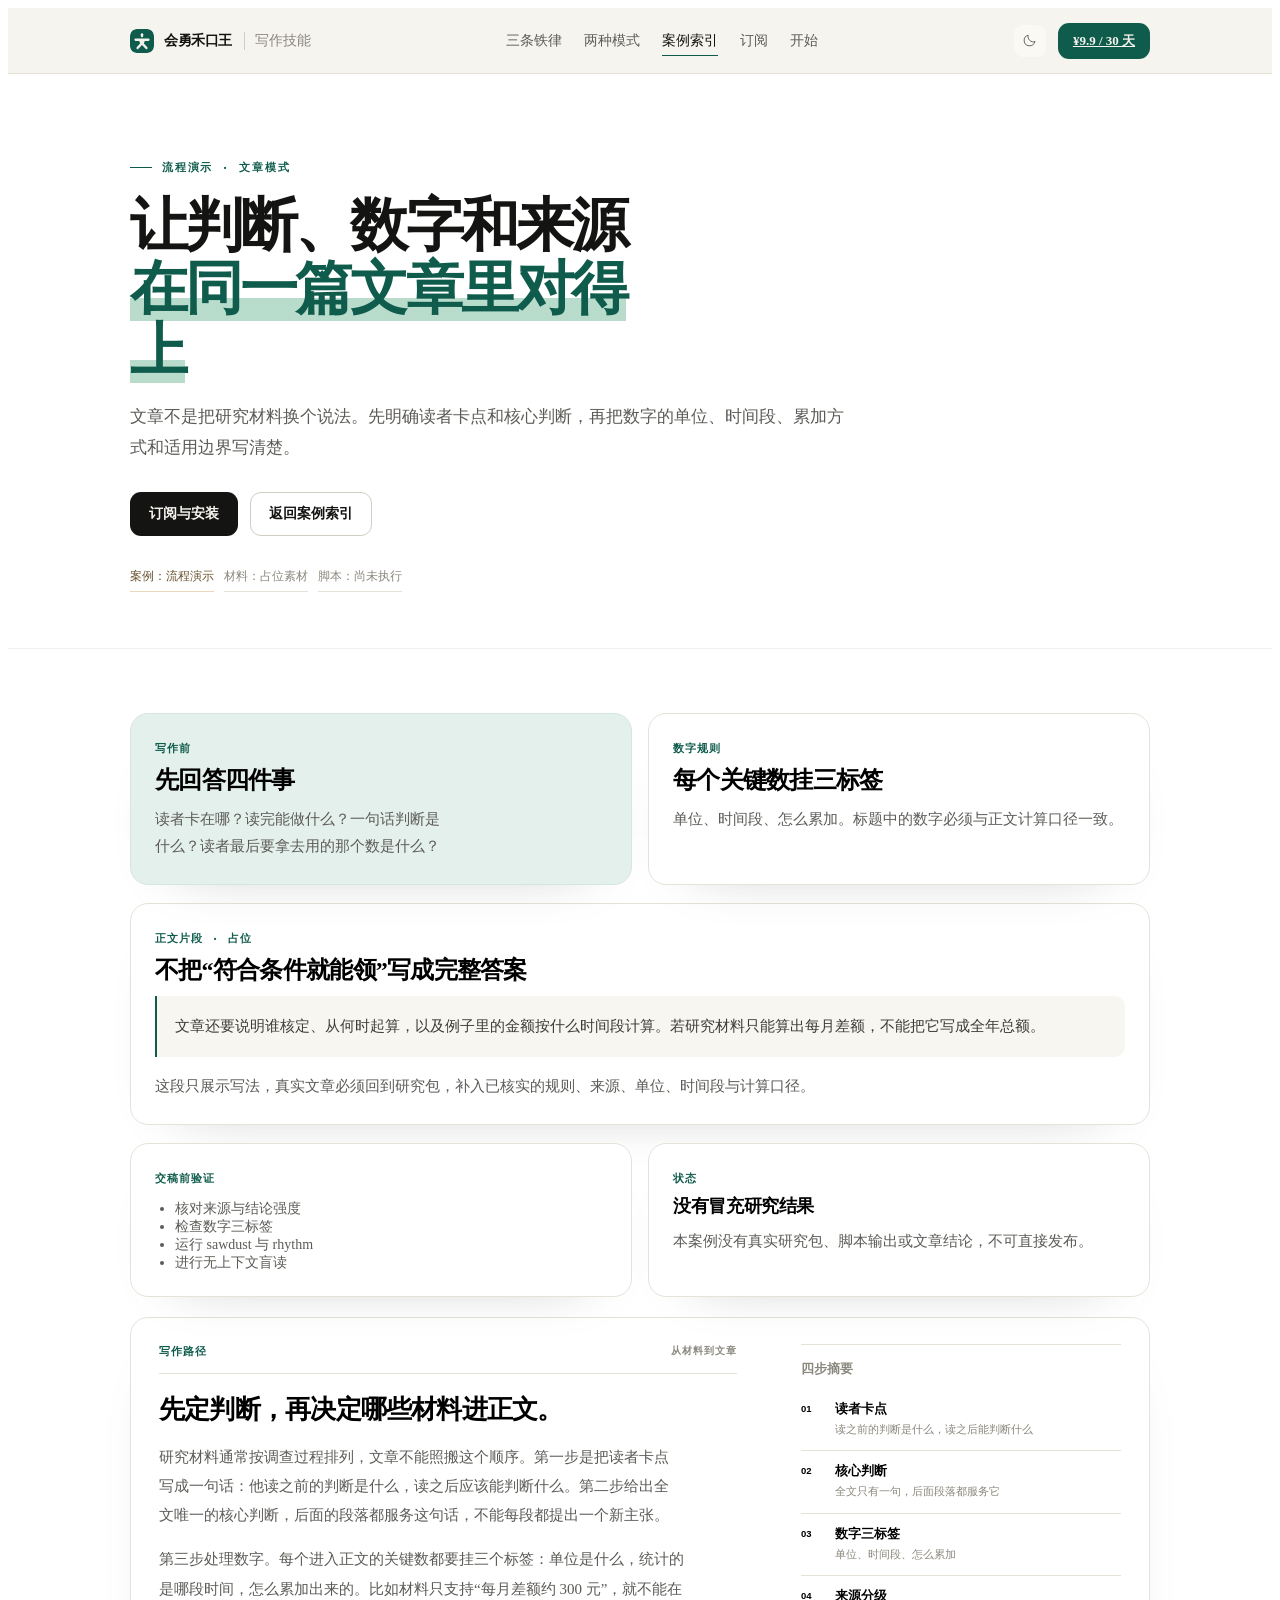
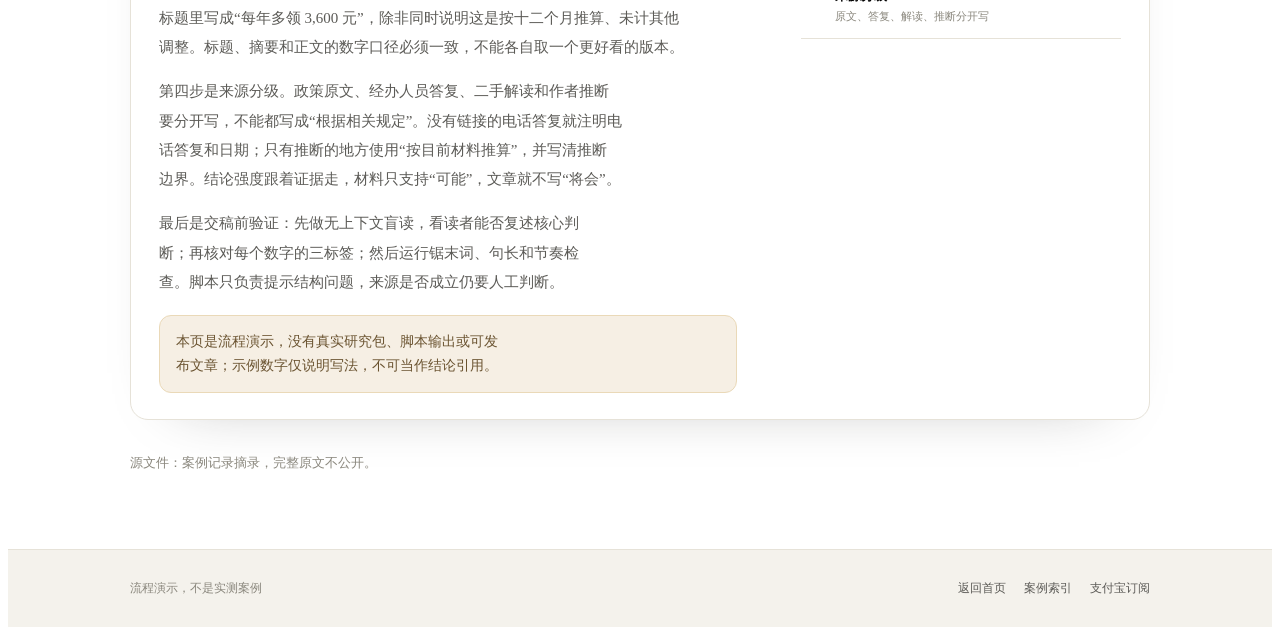
==== commit f2c56f32: "fix(docs): 平衡断行消除段尾孤行，裸表格恢复单行" ====
--- a/docs/cases/article-from-research.html
+++ b/docs/cases/article-from-research.html
@@ -1,5 +1,5 @@
 <!doctype html><html lang="zh-CN"><head><meta charset="utf-8"><meta name="viewport" content="width=device-width,initial-scale=1">
-<script>(function(){try{var s=localStorage.getItem('hkw-theme');var d=s?s==='dark':matchMedia('(prefers-color-scheme: dark)').matches;document.documentElement.dataset.theme=d?'dark':'light';}catch(e){document.documentElement.dataset.theme='light';}})();</script><title>从研究材料写文章 · writer-skill 案例</title><link rel="icon" href="../icon.svg?v=3" type="image/svg+xml"><link rel="stylesheet" href="../tokens.css?v=7"><link rel="stylesheet" href="style.css?v=8"><link rel="stylesheet" href="case-upgrade.css?v=9"></head><body><header class="top"><div class="wrap top-inner"><a class="brand" href="../index.html"><img class="brand-icon" src="../icon.svg?v=3" width="24" height="24" alt=""><span>会勇禾口王</span><span class="brand-sub">写作技能</span></a><nav class="nav" aria-label="主导航"><a href="../index.html#laws">三条铁律</a><a href="../index.html#modes">两种模式</a><a class="is-current" href="../index.html#more-cases">案例索引</a><a href="../index.html#plans">订阅</a><a href="../index.html#install">开始</a></nav><div class="top-actions"><button class="theme-toggle" type="button" aria-label="切换亮色 / 暗色" title="切换亮色 / 暗色"><svg class="i-moon" viewBox="0 0 24 24" aria-hidden="true"><path d="M20.4 14.1A8.6 8.6 0 0 1 9.9 3.6 8.6 8.6 0 1 0 20.4 14.1Z"/></svg><svg class="i-sun" viewBox="0 0 24 24" aria-hidden="true"><circle cx="12" cy="12" r="4.1"/><path d="M12 2.4v2.2M12 19.4v2.2M4.9 4.9l1.6 1.6M17.5 17.5l1.6 1.6M2.4 12h2.2M19.4 12h2.2M4.9 19.1l1.6-1.6M17.5 6.5l1.6-1.6"/></svg></button><a class="top-cta" href="../index.html#plans">¥9.9 / 30 天</a></div></div></header><section class="hero"><div class="wrap"><span class="label">流程演示 · 文章模式</span><h1>让判断、数字和来源<br><span>在同一篇文章里对得上</span></h1><p>文章不是把研究材料换个说法。先明确读者卡点和核心判断，再把数字的单位、时间段、累加方式和适用边界写清楚。</p><div class="hero-links"><a class="button primary" href="../index.html#install">订阅与安装</a><a class="button" href="../index.html#more-cases">返回案例索引</a></div><div class="statusbar"><span class="demo">案例：流程演示</span><span>材料：占位素材</span><span>脚本：尚未执行</span></div></div></section><main class="content"><div class="wrap"><div class="grid"><article class="card soft"><span class="tag">写作前</span><h2>先回答四件事</h2><p>读者卡在哪？读完能做什么？一句话判断是什么？读者最后要拿去用的那个数是什么？</p></article><article class="card"><span class="tag">数字规则</span><h2>每个关键数挂三标签</h2><p>单位、时间段、怎么累加。标题中的数字必须与正文计算口径一致。</p></article></div><div class="card" style="margin-top:18px"><span class="tag">正文片段 · 占位</span><h2>不把“符合条件就能领”写成完整答案</h2><blockquote class="quote">文章还要说明谁核定、从何时起算，以及例子里的金额按什么时间段计算。若研究材料只能算出每月差额，不能把它写成全年总额。</blockquote><p style="margin-top:16px">这段只展示写法，真实文章必须回到研究包，补入已核实的规则、来源、单位、时间段与计算口径。</p></div><div class="grid" style="margin-top:18px"><article class="card"><span class="tag">交稿前验证</span><ul><li>核对来源与结论强度</li><li>检查数字三标签</li><li>运行 sawdust 与 rhythm</li><li>进行无上下文盲读</li></ul></article><article class="card"><span class="tag">状态</span><h3>没有冒充研究结果</h3><p>本案例没有真实研究包、脚本输出或文章结论，不可直接发布。</p></article></div><section class="card proof-card proof-card--split">
+<script>(function(){try{var s=localStorage.getItem('hkw-theme');var d=s?s==='dark':matchMedia('(prefers-color-scheme: dark)').matches;document.documentElement.dataset.theme=d?'dark':'light';}catch(e){document.documentElement.dataset.theme='light';}})();</script><title>从研究材料写文章 · writer-skill 案例</title><link rel="icon" href="../icon.svg?v=3" type="image/svg+xml"><link rel="stylesheet" href="../tokens.css?v=7"><link rel="stylesheet" href="style.css?v=8"><link rel="stylesheet" href="case-upgrade.css?v=10"></head><body><header class="top"><div class="wrap top-inner"><a class="brand" href="../index.html"><img class="brand-icon" src="../icon.svg?v=3" width="24" height="24" alt=""><span>会勇禾口王</span><span class="brand-sub">写作技能</span></a><nav class="nav" aria-label="主导航"><a href="../index.html#laws">三条铁律</a><a href="../index.html#modes">两种模式</a><a class="is-current" href="../index.html#more-cases">案例索引</a><a href="../index.html#plans">订阅</a><a href="../index.html#install">开始</a></nav><div class="top-actions"><button class="theme-toggle" type="button" aria-label="切换亮色 / 暗色" title="切换亮色 / 暗色"><svg class="i-moon" viewBox="0 0 24 24" aria-hidden="true"><path d="M20.4 14.1A8.6 8.6 0 0 1 9.9 3.6 8.6 8.6 0 1 0 20.4 14.1Z"/></svg><svg class="i-sun" viewBox="0 0 24 24" aria-hidden="true"><circle cx="12" cy="12" r="4.1"/><path d="M12 2.4v2.2M12 19.4v2.2M4.9 4.9l1.6 1.6M17.5 17.5l1.6 1.6M2.4 12h2.2M19.4 12h2.2M4.9 19.1l1.6-1.6M17.5 6.5l1.6-1.6"/></svg></button><a class="top-cta" href="../index.html#plans">¥9.9 / 30 天</a></div></div></header><section class="hero"><div class="wrap"><span class="label">流程演示 · 文章模式</span><h1>让判断、数字和来源<br><span>在同一篇文章里对得上</span></h1><p>文章不是把研究材料换个说法。先明确读者卡点和核心判断，再把数字的单位、时间段、累加方式和适用边界写清楚。</p><div class="hero-links"><a class="button primary" href="../index.html#install">订阅与安装</a><a class="button" href="../index.html#more-cases">返回案例索引</a></div><div class="statusbar"><span class="demo">案例：流程演示</span><span>材料：占位素材</span><span>脚本：尚未执行</span></div></div></section><main class="content"><div class="wrap"><div class="grid"><article class="card soft"><span class="tag">写作前</span><h2>先回答四件事</h2><p>读者卡在哪？读完能做什么？一句话判断是什么？读者最后要拿去用的那个数是什么？</p></article><article class="card"><span class="tag">数字规则</span><h2>每个关键数挂三标签</h2><p>单位、时间段、怎么累加。标题中的数字必须与正文计算口径一致。</p></article></div><div class="card" style="margin-top:18px"><span class="tag">正文片段 · 占位</span><h2>不把“符合条件就能领”写成完整答案</h2><blockquote class="quote">文章还要说明谁核定、从何时起算，以及例子里的金额按什么时间段计算。若研究材料只能算出每月差额，不能把它写成全年总额。</blockquote><p style="margin-top:16px">这段只展示写法，真实文章必须回到研究包，补入已核实的规则、来源、单位、时间段与计算口径。</p></div><div class="grid" style="margin-top:18px"><article class="card"><span class="tag">交稿前验证</span><ul><li>核对来源与结论强度</li><li>检查数字三标签</li><li>运行 sawdust 与 rhythm</li><li>进行无上下文盲读</li></ul></article><article class="card"><span class="tag">状态</span><h3>没有冒充研究结果</h3><p>本案例没有真实研究包、脚本输出或文章结论，不可直接发布。</p></article></div><section class="card proof-card proof-card--split">
 <div class="proof-main">
 <div class="section-heading"><span class="tag">写作路径</span><span class="section-index">从材料到文章</span></div>
 <h2>先定判断，再决定哪些材料进正文。</h2>
--- a/docs/cases/case-upgrade.css
+++ b/docs/cases/case-upgrade.css
@@ -300,4 +300,10 @@
 :root[data-theme="dark"] .mini-head{background:rgba(255,253,248,.035)}
 :root[data-theme="dark"] .mini th{background:rgba(255,253,248,.045)}
 :root[data-theme="dark"] .proof-after .table th{background:rgba(255,253,248,.045)}
-:root[data-theme="dark"] .footer{background:var(--paper)}+:root[data-theme="dark"] .footer{background:var(--paper)}
+
+/* 无 class 的裸表格同样单行 */
+.table-wrap>table th,.table-wrap>table td{white-space:nowrap}
+
+/* 窄屏段尾孤行：短段落平衡断行 */
+.card p,.card li,.proof-card>p,.proof-main>p,.proof-reason p,.quote,.notice,.evidence-caption,.check-row span,.mini td,.proof-aside em,.proof-aside span,.statusbar span,.case-jump a{text-wrap:balance}
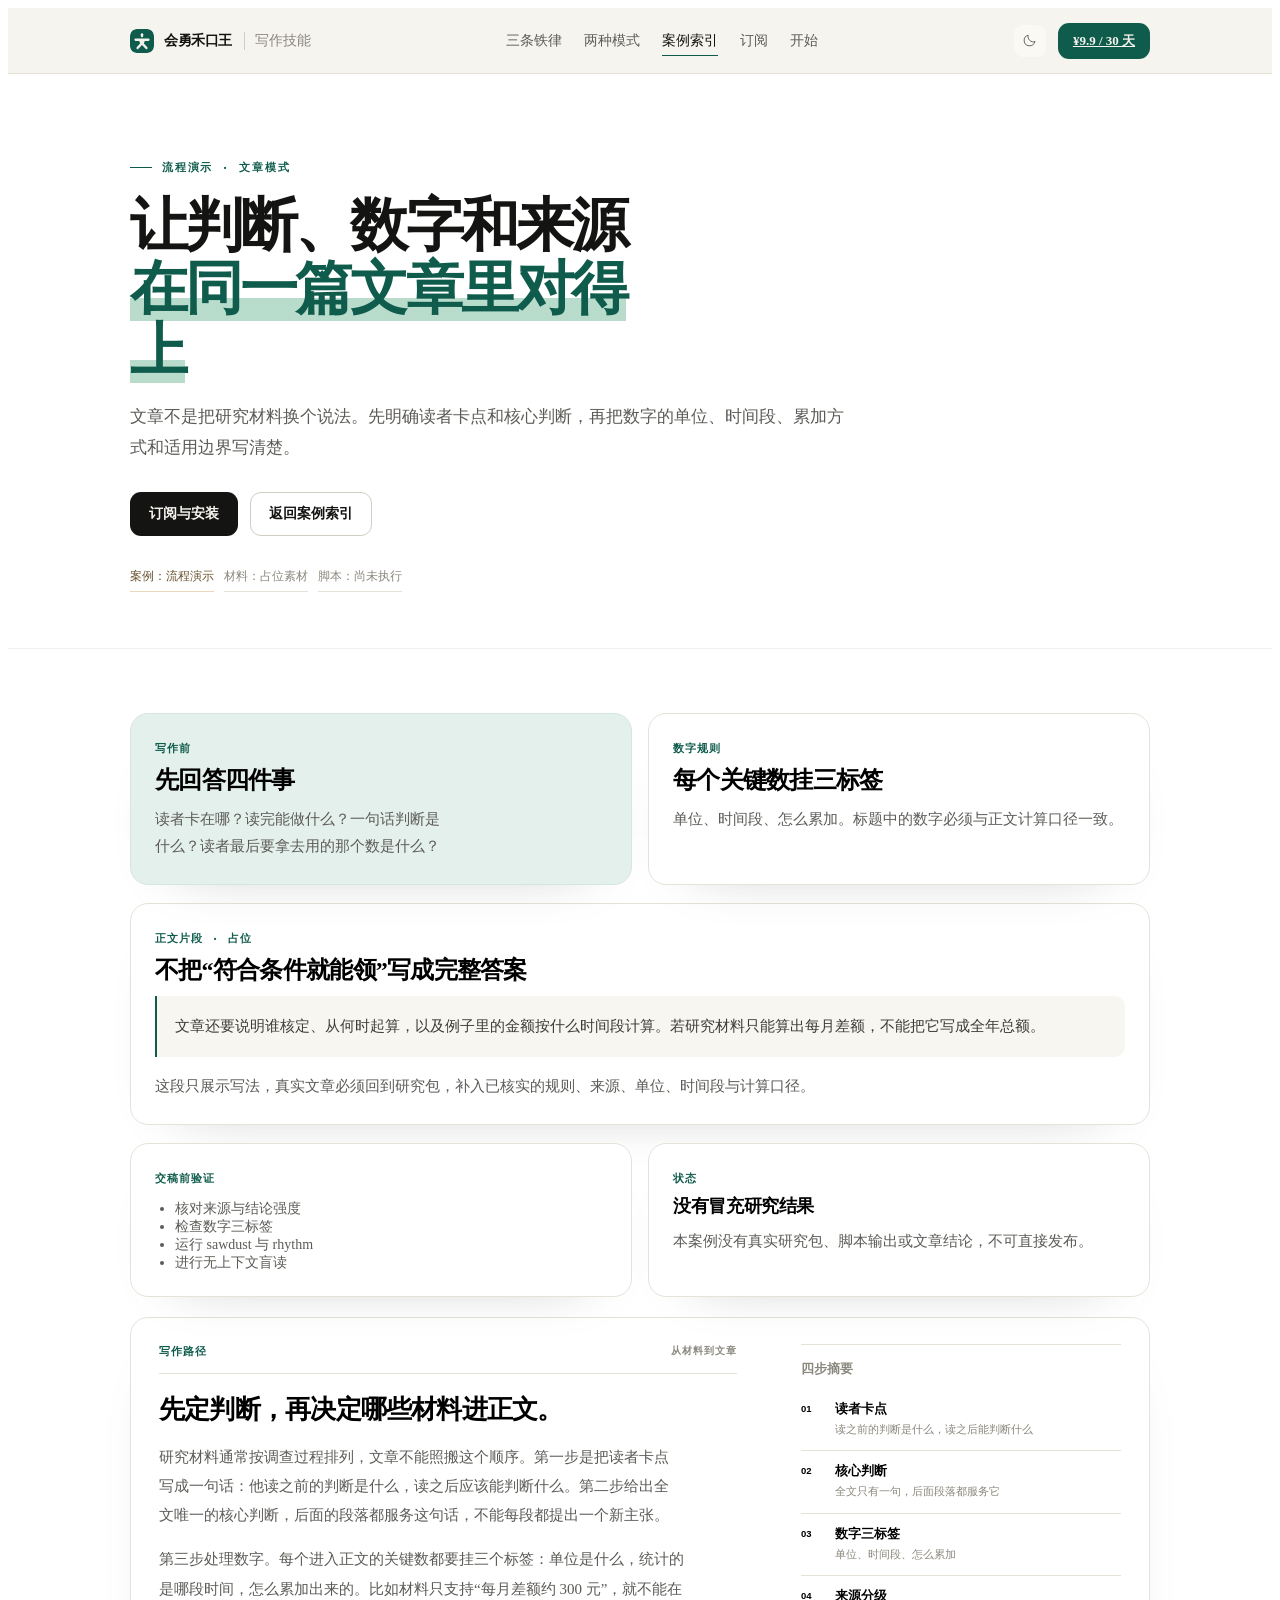
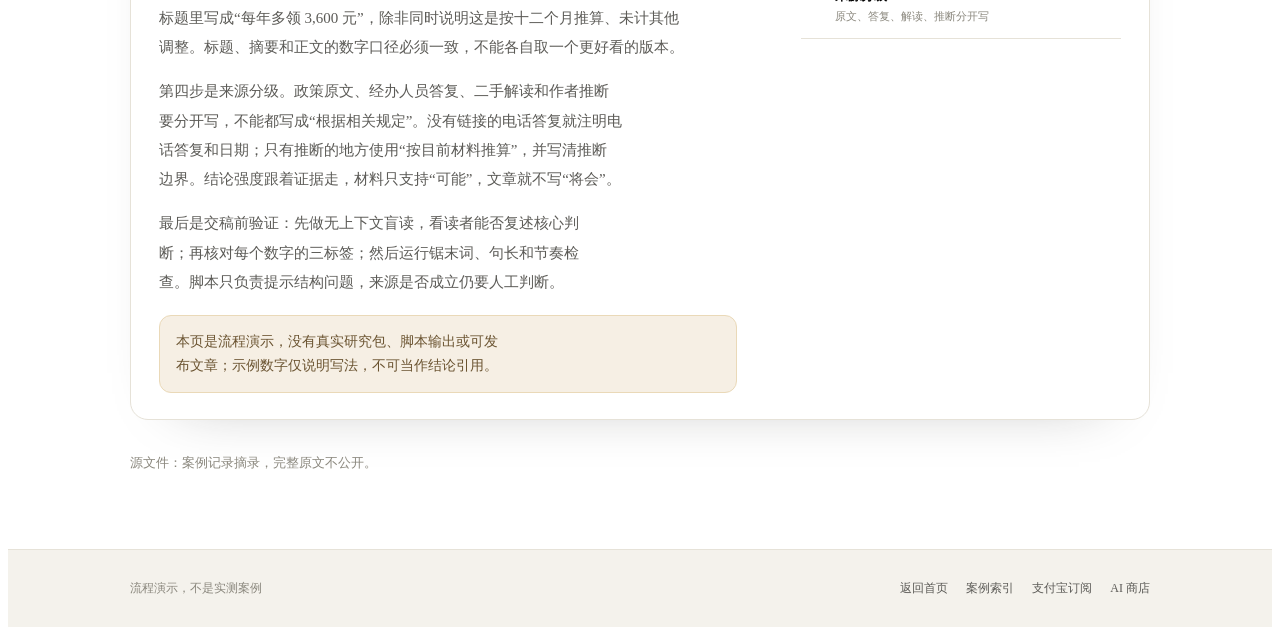
==== commit fac60504: "feat(docs): 页脚加入支付宝 AI 商店入口" ====
--- a/docs/cases/article-from-research.html
+++ b/docs/cases/article-from-research.html
@@ -16,4 +16,4 @@
 </ol>
 </aside>
 </section>
-<p class="source">源文件：案例记录摘录，完整原文不公开。</p></div></main><footer class="footer"><div class="wrap"><span>流程演示，不是实测案例</span><div class="footer-links"><a href="../index.html">返回首页</a><a href="../index.html#more-cases">案例索引</a><a href="../index.html#buy">支付宝订阅</a></div></div></footer><script>(function(){var b=document.querySelectorAll('.theme-toggle');if(!b.length)return;var sync=function(){var d=document.documentElement.dataset.theme==='dark';b.forEach(function(x){x.setAttribute('aria-label',d?'切换到亮色模式':'切换到暗色模式');x.setAttribute('title',d?'切换到亮色模式':'切换到暗色模式');});};b.forEach(function(x){x.addEventListener('click',function(){var n=document.documentElement.dataset.theme==='dark'?'light':'dark';document.documentElement.dataset.theme=n;try{localStorage.setItem('hkw-theme',n)}catch(e){}sync();});});sync();})();</script></body></html>+<p class="source">源文件：案例记录摘录，完整原文不公开。</p></div></main><footer class="footer"><div class="wrap"><span>流程演示，不是实测案例</span><div class="footer-links"><a href="../index.html">返回首页</a><a href="../index.html#more-cases">案例索引</a><a href="../index.html#buy">支付宝订阅</a><a href="https://skillpay.alipay.com/public/huiyonghkw" target="_blank" rel="noreferrer">AI 商店</a></div></div></footer><script>(function(){var b=document.querySelectorAll('.theme-toggle');if(!b.length)return;var sync=function(){var d=document.documentElement.dataset.theme==='dark';b.forEach(function(x){x.setAttribute('aria-label',d?'切换到亮色模式':'切换到暗色模式');x.setAttribute('title',d?'切换到亮色模式':'切换到暗色模式');});};b.forEach(function(x){x.addEventListener('click',function(){var n=document.documentElement.dataset.theme==='dark'?'light':'dark';document.documentElement.dataset.theme=n;try{localStorage.setItem('hkw-theme',n)}catch(e){}sync();});});sync();})();</script></body></html>
